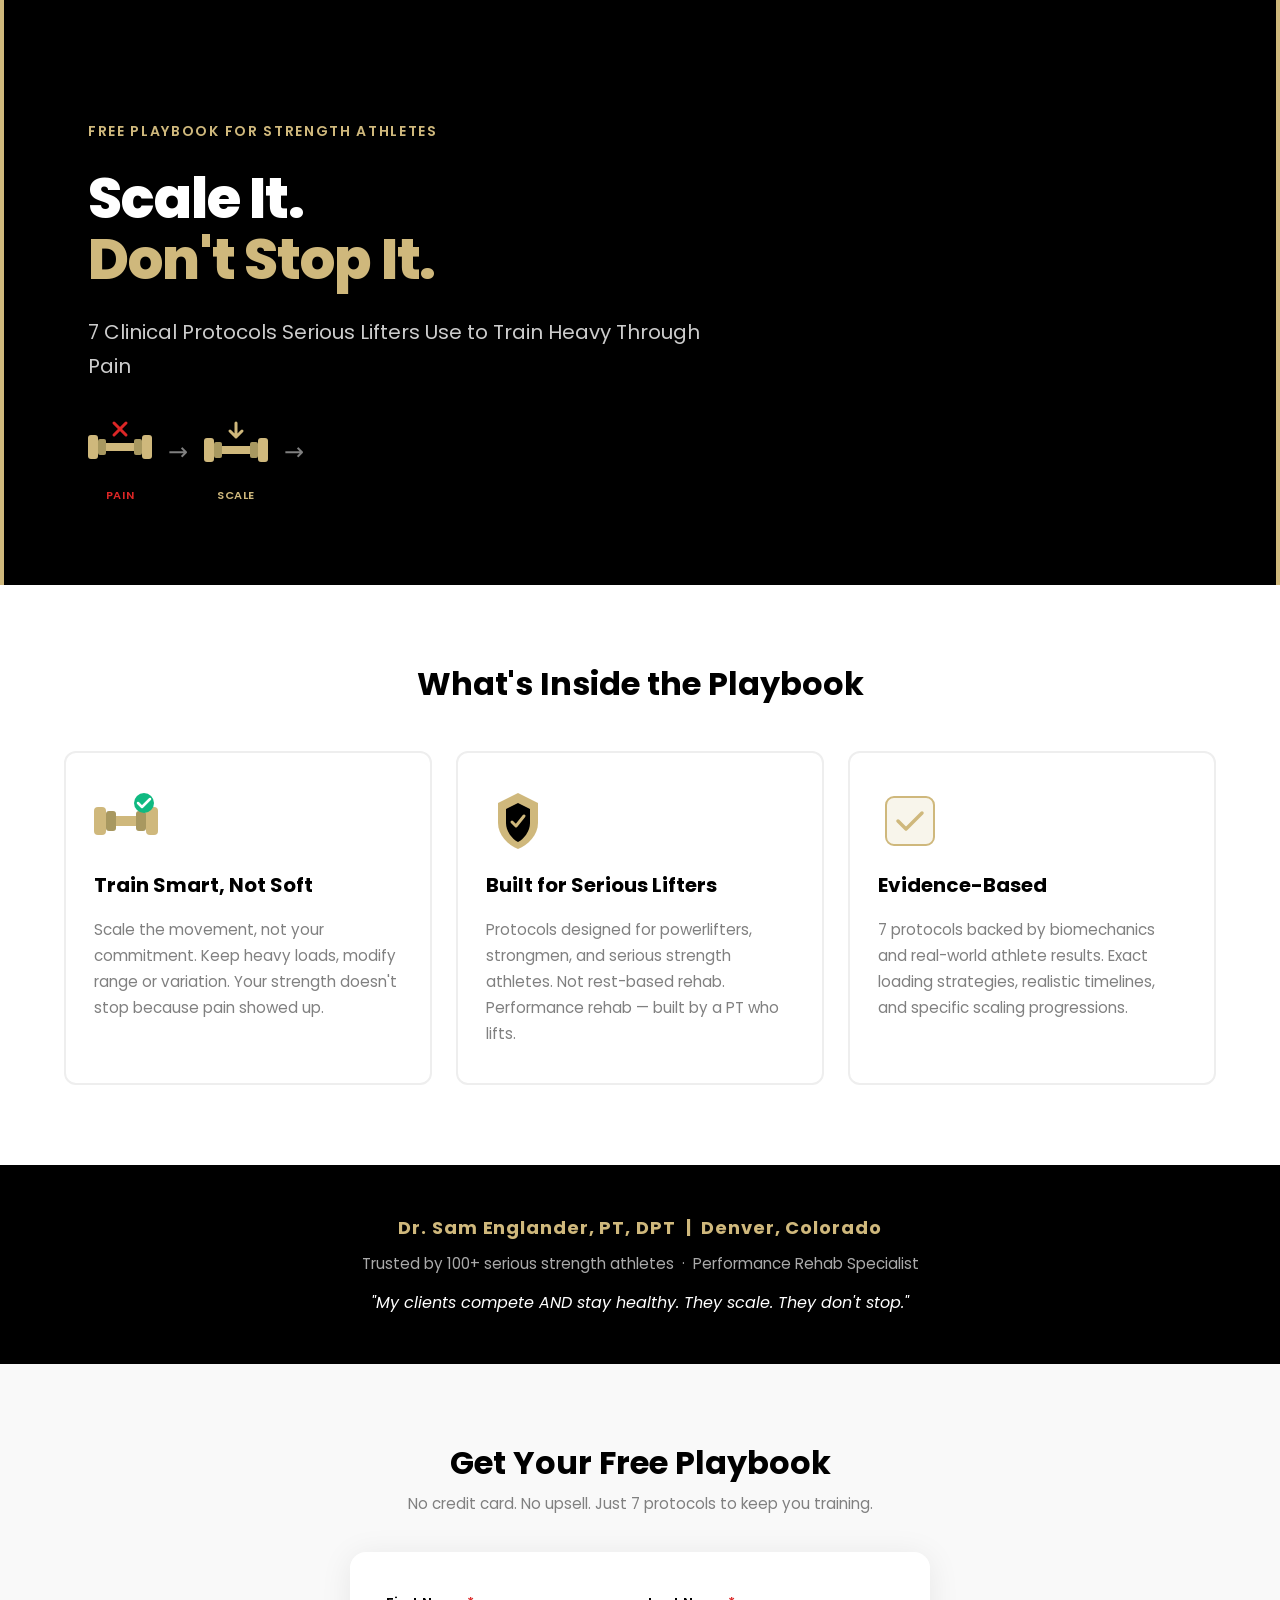
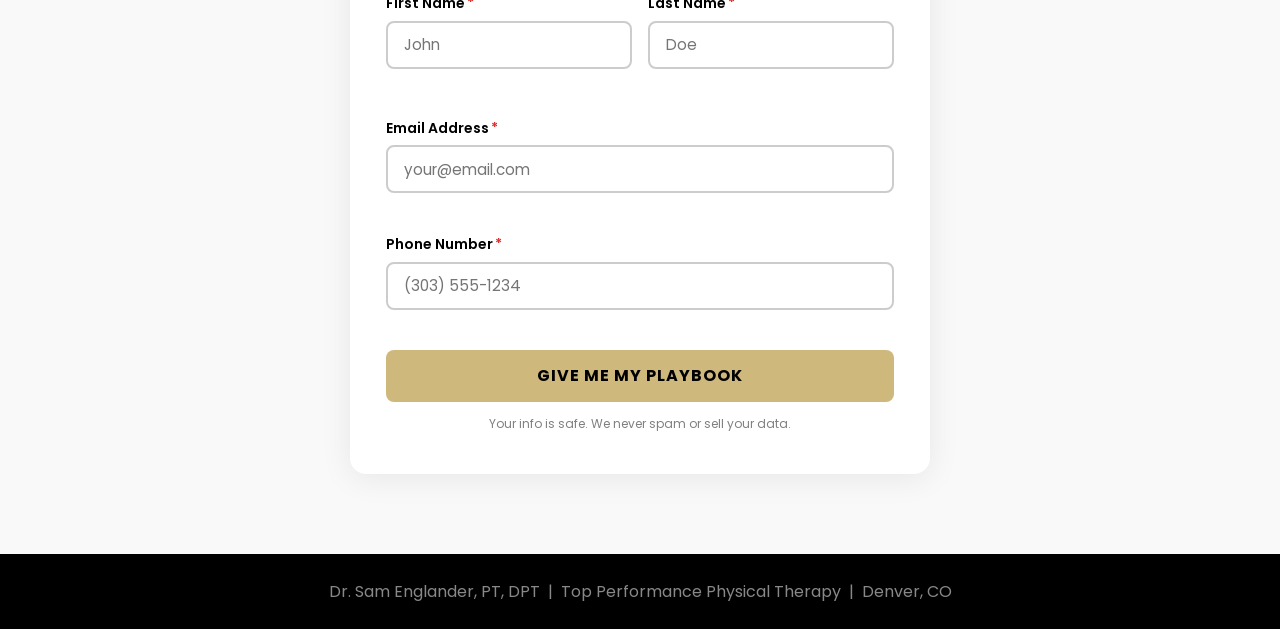
==== index.html @ eb0bf2db "Add complete lead magnet funnel — landing page, access page, PDF, and Slack integration - index.html" ====
<!DOCTYPE html>
<html lang="en">
<head>
  <meta charset="UTF-8" />
  <meta name="viewport" content="width=device-width, initial-scale=1.0" />
  <title>Scale It. Don't Stop It. | Free Playbook for Serious Lifters</title>
  <meta name="description" content="7 Clinical Protocols Serious Lifters Use to Train Heavy Through Pain — Free PDF Playbook by Dr. Sam Englander, PT, DPT" />
  <link rel="preconnect" href="https://fonts.googleapis.com" />
  <link rel="preconnect" href="https://fonts.gstatic.com" crossorigin />
  <link rel="stylesheet" href="css/style.css" />
</head>
<body>

  <!-- ═══ HERO ═══════════════════════════════════════════════ -->
  <section class="hero">
    <div class="hero__inner">
      <p class="hero__eyebrow">Free Playbook for Strength Athletes</p>

      <h1 class="hero__headline">
        Scale It.<br>
        <span>Don't Stop It.</span>
      </h1>

      <p class="hero__sub">
        7 Clinical Protocols Serious Lifters Use to Train Heavy Through Pain
      </p>

      <!-- Progression visual -->
      <div class="hero__visual" aria-hidden="true">
        <div class="progression-icon">
          <svg class="prog-svg" viewBox="0 0 64 64" fill="none" xmlns="http://www.w3.org/2000/svg">
            <rect x="4" y="28" width="56" height="8" rx="4" fill="#CFB87C"/>
            <rect x="0" y="20" width="10" height="24" rx="3" fill="#CFB87C"/>
            <rect x="54" y="20" width="10" height="24" rx="3" fill="#CFB87C"/>
            <rect x="10" y="24" width="8" height="16" rx="2" fill="#a89860"/>
            <rect x="46" y="24" width="8" height="16" rx="2" fill="#a89860"/>
            <!-- Pain X -->
            <line x1="26" y1="8" x2="38" y2="20" stroke="#dc2626" stroke-width="3" stroke-linecap="round"/>
            <line x1="38" y1="8" x2="26" y2="20" stroke="#dc2626" stroke-width="3" stroke-linecap="round"/>
          </svg>
          <span class="prog-label" style="color:#dc2626;font-size:0.7rem;">Pain</span>
        </div>

        <span class="prog-arrow">→</span>

        <div class="progression-icon">
          <svg class="prog-svg" viewBox="0 0 64 64" fill="none" xmlns="http://www.w3.org/2000/svg">
            <rect x="4" y="31" width="56" height="8" rx="4" fill="#CFB87C"/>
            <rect x="0" y="23" width="10" height="24" rx="3" fill="#CFB87C"/>
            <rect x="54" y="23" width="10" height="24" rx="3" fill="#CFB87C"/>
            <rect x="10" y="27" width="8" height="16" rx="2" fill="#a89860"/>
            <rect x="46" y="27" width="8" height="16" rx="2" fill="#a89860"/>
            <!-- Down arrow = scaling -->
            <path d="M32 8 L32 22 M26 16 L32 22 L38 16" stroke="#CFB87C" stroke-width="3" stroke-linecap="round" stroke-linejoin="round"/>
          </svg>
          <span class="prog-label" style="color:#CFB87C;font-size:0.7rem;">Scale</span>
        </div>

        <span class="prog-arrow">→</span>

        <div class="progression-icon">
          <svg class="prog-svg" viewBox="0 0 64 64" fill="none" xmlns="http://www.w3.org/2000/svg">
            <rect x="4" y="28" width="56" height="8" rx="4" fill="#CFB87C"/>
            <rect x="0" y="20" width="10" height="24" rx="3" fill="#CFB87C"/>
            <rect x="54" y="20" width="10" height="24" rx="3" fill="#CFB87C"/>
            <rect x="10" y="24" width="8" height="16" rx="2" fill="#a89860"/>
            <rect x="46" y="24" width="8" height="16" rx="2" fill="#a89860"/>
            <!-- Checkmark -->
            <circle cx="32" cy="14" r="10" fill="#10b981"/>
            <path d="M26 14 L30 18 L38 10" stroke="white" stroke-width="2.5" stroke-linecap="round" stroke-linejoin="round"/>
          </svg>
          <span class="prog-label" style="color:#10b981;font-size:0.7rem;">Keep Training</span>
        </div>
      </div>
    </div>
  </section>

  <!-- ═══ VALUE CARDS ═════════════════════════════════════════ -->
  <section class="value-section">
    <div class="container">
      <h2 class="value-section__title animate-on-scroll">What's Inside the Playbook</h2>
      <div class="cards">

        <div class="card animate-on-scroll">
          <svg class="card__icon" viewBox="0 0 64 64" fill="none" xmlns="http://www.w3.org/2000/svg">
            <rect x="4" y="27" width="56" height="10" rx="5" fill="#CFB87C"/>
            <rect x="0" y="18" width="12" height="28" rx="4" fill="#CFB87C"/>
            <rect x="52" y="18" width="12" height="28" rx="4" fill="#CFB87C"/>
            <rect x="12" y="22" width="10" height="20" rx="3" fill="#a89860"/>
            <rect x="42" y="22" width="10" height="20" rx="3" fill="#a89860"/>
            <circle cx="50" cy="14" r="10" fill="#10b981"/>
            <path d="M44 14 L48 18 L56 10" stroke="white" stroke-width="2.5" stroke-linecap="round" stroke-linejoin="round"/>
          </svg>
          <h3 class="card__title">Train Smart, Not Soft</h3>
          <p class="card__body">Scale the movement, not your commitment. Keep heavy loads, modify range or variation. Your strength doesn't stop because pain showed up.</p>
        </div>

        <div class="card animate-on-scroll">
          <svg class="card__icon" viewBox="0 0 64 64" fill="none" xmlns="http://www.w3.org/2000/svg">
            <path d="M32 4 L52 14 L52 34 C52 46 42 56 32 60 C22 56 12 46 12 34 L12 14 Z" fill="#CFB87C"/>
            <path d="M32 14 L44 20 L44 34 C44 42 38 50 32 53 C26 50 20 42 20 34 L20 20 Z" fill="#000"/>
            <path d="M26 33 L30 37 L38 27" stroke="#CFB87C" stroke-width="3" stroke-linecap="round" stroke-linejoin="round"/>
          </svg>
          <h3 class="card__title">Built for Serious Lifters</h3>
          <p class="card__body">Protocols designed for powerlifters, strongmen, and serious strength athletes. Not rest-based rehab. Performance rehab — built by a PT who lifts.</p>
        </div>

        <div class="card animate-on-scroll">
          <svg class="card__icon" viewBox="0 0 64 64" fill="none" xmlns="http://www.w3.org/2000/svg">
            <rect x="8" y="8" width="48" height="48" rx="8" fill="#CFB87C" opacity="0.15"/>
            <rect x="8" y="8" width="48" height="48" rx="8" stroke="#CFB87C" stroke-width="2"/>
            <path d="M20 32 L28 40 L44 24" stroke="#CFB87C" stroke-width="3.5" stroke-linecap="round" stroke-linejoin="round"/>
          </svg>
          <h3 class="card__title">Evidence-Based</h3>
          <p class="card__body">7 protocols backed by biomechanics and real-world athlete results. Exact loading strategies, realistic timelines, and specific scaling progressions.</p>
        </div>

      </div>
    </div>
  </section>

  <!-- ═══ SOCIAL PROOF ════════════════════════════════════════ -->
  <section class="social-proof">
    <div class="container">
      <p class="social-proof__name">Dr. Sam Englander, PT, DPT &nbsp;|&nbsp; Denver, Colorado</p>
      <p class="social-proof__stat">Trusted by 100+ serious strength athletes &nbsp;·&nbsp; Performance Rehab Specialist</p>
      <p class="social-proof__tagline">"My clients compete AND stay healthy. They scale. They don't stop."</p>
    </div>
  </section>

  <!-- ═══ LEAD CAPTURE FORM ════════════════════════════════════ -->
  <section class="form-section" id="get-playbook">
    <div class="container">
      <div class="form-section__inner">
        <h2 class="form-section__title animate-on-scroll">Get Your Free Playbook</h2>
        <p class="form-section__sub animate-on-scroll">No credit card. No upsell. Just 7 protocols to keep you training.</p>

        <form class="lead-form animate-on-scroll" id="leadForm" novalidate>
          <div class="form-row">
            <div class="form-group">
              <label for="firstName">First Name<span class="required-star">*</span></label>
              <input type="text" id="firstName" name="firstName" placeholder="John" autocomplete="given-name" />
              <span class="field-error" id="firstNameError"></span>
            </div>
            <div class="form-group">
              <label for="lastName">Last Name<span class="required-star">*</span></label>
              <input type="text" id="lastName" name="lastName" placeholder="Doe" autocomplete="family-name" />
              <span class="field-error" id="lastNameError"></span>
            </div>
          </div>

          <div class="form-group">
            <label for="email">Email Address<span class="required-star">*</span></label>
            <input type="email" id="email" name="email" placeholder="your@email.com" autocomplete="email" />
            <span class="field-error" id="emailError"></span>
          </div>

          <div class="form-group">
            <label for="phone">Phone Number<span class="required-star">*</span></label>
            <input type="tel" id="phone" name="phone" placeholder="(303) 555-1234" autocomplete="tel" />
            <span class="field-error" id="phoneError"></span>
          </div>

          <button type="submit" class="btn-primary" id="submitBtn">
            Give Me My Playbook
          </button>

          <p class="form-note">Your info is safe. We never spam or sell your data.</p>

          <div class="form-success" id="formSuccess">
            Thanks! Redirecting you to your playbook&hellip;
          </div>
          <div class="form-error-msg" id="formErrorMsg"></div>
        </form>
      </div>
    </div>
  </section>

  <!-- ═══ FOOTER ═══════════════════════════════════════════════ -->
  <footer class="site-footer">
    <div class="container">
      <p>Dr. Sam Englander, PT, DPT &nbsp;|&nbsp; Top Performance Physical Therapy &nbsp;|&nbsp; Denver, CO</p>
    </div>
  </footer>

  <script src="js/form.js"></script>
</body>
</html>
---- css/style.css ----
@import url('https://fonts.googleapis.com/css2?family=Poppins:wght@400;500;600;700;800&display=swap');

*, *::before, *::after {
  box-sizing: border-box;
  margin: 0;
  padding: 0;
}

:root {
  --gold: #CFB87C;
  --gold-dark: #a89860;
  --gold-darker: #8a7048;
  --black: #000000;
  --white: #ffffff;
  --grey: #808080;
  --grey-light: #f9f9f9;
  --error: #dc2626;
  --success: #10b981;
  --max-width: 1200px;
}

html {
  scroll-behavior: smooth;
}

body {
  font-family: 'Poppins', system-ui, -apple-system, sans-serif;
  font-size: 16px;
  line-height: 1.6;
  color: var(--black);
  background: var(--white);
}

/* ─── TYPOGRAPHY ──────────────────────────────────────────── */
h1 { font-size: clamp(2rem, 5vw, 3.5rem); font-weight: 800; letter-spacing: -0.02em; line-height: 1.1; }
h2 { font-size: clamp(1.5rem, 3vw, 2rem); font-weight: 700; line-height: 1.2; }
h3 { font-size: clamp(1.2rem, 2.5vw, 1.5rem); font-weight: 600; }
h4 { font-size: 1.125rem; font-weight: 600; }
p  { font-size: 1rem; line-height: 1.7; }

/* ─── LAYOUT ──────────────────────────────────────────────── */
.container {
  max-width: var(--max-width);
  margin: 0 auto;
  padding: 0 24px;
}

section { padding: 80px 0; }
@media (max-width: 768px) { section { padding: 48px 0; } }

/* ─── HERO ────────────────────────────────────────────────── */
.hero {
  background: var(--black);
  padding: 120px 0 80px;
  position: relative;
  overflow: hidden;
}

@media (max-width: 768px) { .hero { padding: 64px 0 48px; } }

.hero::before,
.hero::after {
  content: '';
  position: absolute;
  top: 0;
  bottom: 0;
  width: 4px;
  background: var(--gold);
}
.hero::before { left: 0; }
.hero::after  { right: 0; }

.hero__inner {
  max-width: var(--max-width);
  margin: 0 auto;
  padding: 0 48px;
  display: flex;
  flex-direction: column;
  align-items: flex-start;
  gap: 24px;
  opacity: 0;
  animation: fadeUp 0.6s ease-out 0.1s forwards;
}

@media (max-width: 768px) { .hero__inner { padding: 0 24px; } }

.hero__eyebrow {
  font-size: 0.875rem;
  font-weight: 600;
  letter-spacing: 0.12em;
  text-transform: uppercase;
  color: var(--gold);
}

.hero__headline {
  color: var(--white);
  max-width: 820px;
}

.hero__headline span { color: var(--gold); }

.hero__sub {
  color: #cccccc;
  font-size: clamp(1rem, 2vw, 1.25rem);
  max-width: 640px;
}

/* animated SVG progression */
.hero__visual {
  display: flex;
  align-items: center;
  gap: 16px;
  margin-top: 8px;
}

.progression-icon {
  display: flex;
  flex-direction: column;
  align-items: center;
  gap: 8px;
  opacity: 0;
}
.progression-icon:nth-child(1) { animation: fadeUp 0.5s ease-out 0.4s forwards; }
.progression-icon:nth-child(2) { animation: fadeUp 0.5s ease-out 0.7s forwards; }
.progression-icon:nth-child(3) { animation: fadeUp 0.5s ease-out 1.0s forwards; }

.prog-arrow {
  font-size: 1.5rem;
  color: var(--grey);
  opacity: 0;
  animation: fadeUp 0.5s ease-out 0.55s forwards;
  align-self: center;
  margin-top: -16px;
}
.prog-arrow:last-of-type { animation-delay: 0.85s; }

.prog-svg {
  width: 64px;
  height: 64px;
}

.prog-label {
  font-size: 0.75rem;
  font-weight: 600;
  letter-spacing: 0.05em;
  text-transform: uppercase;
}

/* ─── VALUE CARDS ─────────────────────────────────────────── */
.value-section {
  background: var(--white);
}

.value-section__title {
  text-align: center;
  margin-bottom: 48px;
}

.cards {
  display: grid;
  grid-template-columns: repeat(3, 1fr);
  gap: 24px;
}

@media (max-width: 900px) { .cards { grid-template-columns: 1fr; gap: 16px; } }

.card {
  border: 2px solid #eeeeee;
  border-radius: 12px;
  padding: 36px 28px;
  display: flex;
  flex-direction: column;
  gap: 16px;
  opacity: 0;
  transition: border-color 0.2s, box-shadow 0.2s;
}
.card:hover {
  border-color: var(--gold);
  box-shadow: 0 4px 24px rgba(207,184,124,0.15);
}

.card:nth-child(1) { animation: fadeUp 0.5s ease-out 0.1s forwards; }
.card:nth-child(2) { animation: fadeUp 0.5s ease-out 0.3s forwards; }
.card:nth-child(3) { animation: fadeUp 0.5s ease-out 0.5s forwards; }

.card__icon {
  width: 64px;
  height: 64px;
}

.card__title {
  font-size: 1.25rem;
  font-weight: 700;
}

.card__body {
  color: var(--grey);
  font-size: 0.95rem;
}

/* ─── SOCIAL PROOF ────────────────────────────────────────── */
.social-proof {
  background: var(--black);
  padding: 48px 0;
  text-align: center;
}

.social-proof__name {
  color: var(--gold);
  font-weight: 700;
  font-size: 1.125rem;
  letter-spacing: 0.05em;
}

.social-proof__stat {
  color: #aaaaaa;
  margin-top: 8px;
  font-size: 0.95rem;
}

.social-proof__tagline {
  color: var(--white);
  font-style: italic;
  margin-top: 12px;
  font-size: 1rem;
}

/* ─── FORM SECTION ────────────────────────────────────────── */
.form-section {
  background: var(--grey-light);
}

.form-section__inner {
  max-width: 580px;
  margin: 0 auto;
  text-align: center;
}

.form-section__title { margin-bottom: 8px; }
.form-section__sub {
  color: var(--grey);
  margin-bottom: 36px;
  font-size: 0.95rem;
}

.lead-form {
  background: var(--white);
  border-radius: 16px;
  padding: 40px 36px;
  box-shadow: 0 4px 32px rgba(0,0,0,0.08);
  text-align: left;
}

@media (max-width: 480px) { .lead-form { padding: 28px 20px; } }

.form-row {
  display: grid;
  grid-template-columns: 1fr 1fr;
  gap: 16px;
}

@media (max-width: 480px) { .form-row { grid-template-columns: 1fr; } }

.form-group {
  display: flex;
  flex-direction: column;
  gap: 6px;
  margin-bottom: 16px;
}

.form-group:last-of-type { margin-bottom: 24px; }

label {
  font-size: 0.875rem;
  font-weight: 600;
  color: var(--black);
}

label .required-star {
  color: var(--error);
  margin-left: 2px;
}

input[type="text"],
input[type="email"],
input[type="tel"] {
  height: 48px;
  padding: 12px 16px;
  border: 2px solid #cccccc;
  border-radius: 8px;
  font-family: 'Poppins', sans-serif;
  font-size: 0.95rem;
  color: var(--black);
  background: var(--white);
  transition: border-color 0.2s, box-shadow 0.2s;
  width: 100%;
}

input:focus {
  outline: none;
  border-color: var(--gold);
  box-shadow: 0 0 0 3px rgba(207,184,124,0.15);
}

input.error-field {
  border-color: var(--error);
}

.field-error {
  font-size: 0.75rem;
  color: var(--error);
  min-height: 18px;
  display: block;
}

/* Submit Button */
.btn-primary {
  display: block;
  width: 100%;
  height: 52px;
  background: var(--gold);
  color: var(--black);
  border: none;
  border-radius: 8px;
  font-family: 'Poppins', sans-serif;
  font-size: 1rem;
  font-weight: 700;
  letter-spacing: 0.06em;
  text-transform: uppercase;
  cursor: pointer;
  transition: background 0.2s, box-shadow 0.2s, transform 0.1s;
}

.btn-primary:hover:not(:disabled) {
  background: var(--gold-dark);
  box-shadow: 0 4px 16px rgba(168,152,96,0.4);
}

.btn-primary:active:not(:disabled) {
  background: var(--gold-darker);
  transform: translateY(1px);
}

.btn-primary:disabled {
  opacity: 0.7;
  cursor: not-allowed;
}

.form-note {
  text-align: center;
  font-size: 0.75rem;
  color: var(--grey);
  margin-top: 12px;
}

/* Success / Error messages */
.form-success {
  display: none;
  text-align: center;
  padding: 24px;
  background: #ecfdf5;
  border: 2px solid var(--success);
  border-radius: 12px;
  color: #065f46;
  font-weight: 600;
  font-size: 1rem;
  margin-top: 16px;
}

.form-error-msg {
  display: none;
  text-align: center;
  padding: 12px 16px;
  background: #fef2f2;
  border: 1px solid #fca5a5;
  border-radius: 8px;
  color: var(--error);
  font-size: 0.875rem;
  margin-top: 12px;
}

/* ─── FOOTER ──────────────────────────────────────────────── */
.site-footer {
  background: var(--black);
  color: #888888;
  text-align: center;
  padding: 24px;
  font-size: 0.8125rem;
}

/* ─── ACCESS PAGE ─────────────────────────────────────────── */
.access-hero {
  background: var(--black);
  padding: 80px 0 60px;
  text-align: center;
}

.access-hero__headline {
  color: var(--white);
}

.access-hero__headline span {
  color: var(--gold);
  text-decoration: underline;
  text-decoration-color: var(--gold);
}

.access-hero__sub {
  color: #aaaaaa;
  margin-top: 12px;
  font-size: 1.125rem;
}

.access-main {
  background: var(--grey-light);
  padding: 60px 0;
}

.access-card {
  background: var(--white);
  border-radius: 16px;
  padding: 48px 40px;
  max-width: 700px;
  margin: 0 auto;
  box-shadow: 0 4px 32px rgba(0,0,0,0.08);
}

@media (max-width: 480px) { .access-card { padding: 32px 20px; } }

.access-confirm {
  font-size: 0.95rem;
  color: #444;
  margin-bottom: 32px;
  line-height: 1.8;
}

.access-list {
  list-style: none;
  margin-top: 12px;
}

.access-list li {
  padding: 6px 0;
  font-size: 0.95rem;
}

.access-list li::before {
  content: '✓ ';
  color: var(--success);
  font-weight: 700;
}

.btn-download {
  display: inline-flex;
  align-items: center;
  justify-content: center;
  gap: 10px;
  height: 56px;
  padding: 0 36px;
  background: var(--gold);
  color: var(--black);
  border-radius: 8px;
  font-family: 'Poppins', sans-serif;
  font-size: 1rem;
  font-weight: 700;
  text-decoration: none;
  letter-spacing: 0.03em;
  transition: background 0.2s, box-shadow 0.2s;
  margin: 24px auto;
  display: flex;
  width: fit-content;
}

.btn-download:hover {
  background: var(--gold-dark);
  box-shadow: 0 4px 16px rgba(168,152,96,0.4);
}

.btn-download svg { width: 20px; height: 20px; }

.divider {
  height: 1px;
  background: #eeeeee;
  margin: 36px 0;
}

.next-steps { margin-bottom: 36px; }
.next-steps h3 { margin-bottom: 16px; }

.steps-list {
  list-style: none;
  counter-reset: steps;
}

.steps-list li {
  counter-increment: steps;
  display: flex;
  align-items: flex-start;
  gap: 16px;
  padding: 12px 0;
  font-size: 0.95rem;
  border-bottom: 1px solid #f0f0f0;
}

.steps-list li::before {
  content: counter(steps);
  min-width: 32px;
  height: 32px;
  background: var(--gold);
  color: var(--black);
  border-radius: 50%;
  display: flex;
  align-items: center;
  justify-content: center;
  font-weight: 700;
  font-size: 0.875rem;
  flex-shrink: 0;
}

.cta-block {
  background: var(--black);
  border-radius: 12px;
  padding: 36px 32px;
  text-align: center;
  margin-top: 36px;
}

.cta-block h3 { color: var(--white); margin-bottom: 8px; }
.cta-block p  { color: #aaaaaa; margin-bottom: 28px; font-size: 0.95rem; }

.cta-buttons {
  display: flex;
  gap: 16px;
  justify-content: center;
  flex-wrap: wrap;
}

.btn-cta-primary {
  display: inline-flex;
  align-items: center;
  justify-content: center;
  height: 52px;
  padding: 0 28px;
  background: var(--gold);
  color: var(--black);
  border-radius: 8px;
  font-family: 'Poppins', sans-serif;
  font-size: 0.9375rem;
  font-weight: 700;
  text-decoration: none;
  transition: background 0.2s, box-shadow 0.2s;
  white-space: nowrap;
}

.btn-cta-primary:hover {
  background: var(--gold-dark);
  box-shadow: 0 4px 16px rgba(168,152,96,0.35);
}

.btn-cta-outline {
  display: inline-flex;
  align-items: center;
  justify-content: center;
  height: 52px;
  padding: 0 28px;
  background: transparent;
  color: var(--gold);
  border: 2px solid var(--gold);
  border-radius: 8px;
  font-family: 'Poppins', sans-serif;
  font-size: 0.9375rem;
  font-weight: 700;
  text-decoration: none;
  transition: background 0.2s, color 0.2s;
  white-space: nowrap;
}

.btn-cta-outline:hover {
  background: var(--gold);
  color: var(--black);
}

/* ─── ANIMATIONS ──────────────────────────────────────────── */
@keyframes fadeUp {
  from { opacity: 0; transform: translateY(20px); }
  to   { opacity: 1; transform: translateY(0); }
}

.animate-on-scroll {
  opacity: 0;
  transform: translateY(24px);
  transition: opacity 0.5s ease, transform 0.5s ease;
}

.animate-on-scroll.visible {
  opacity: 1;
  transform: translateY(0);
}
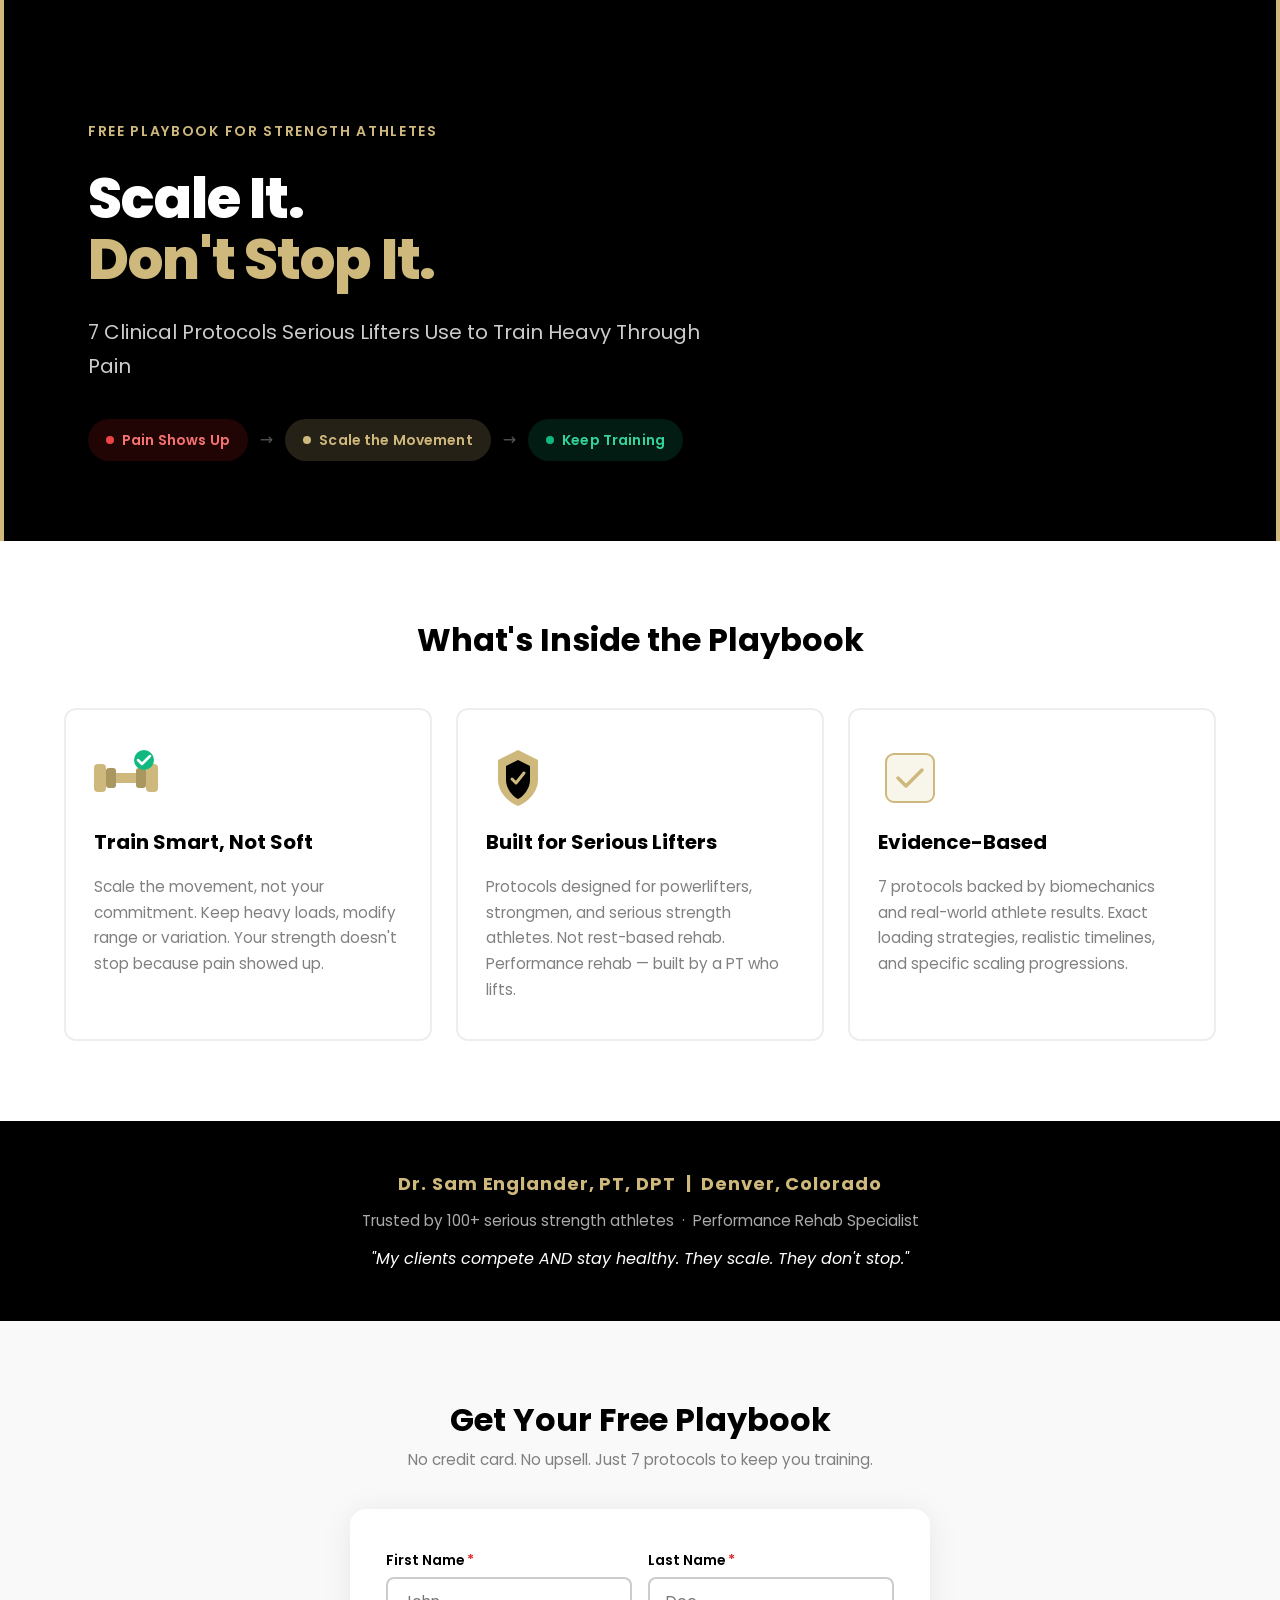
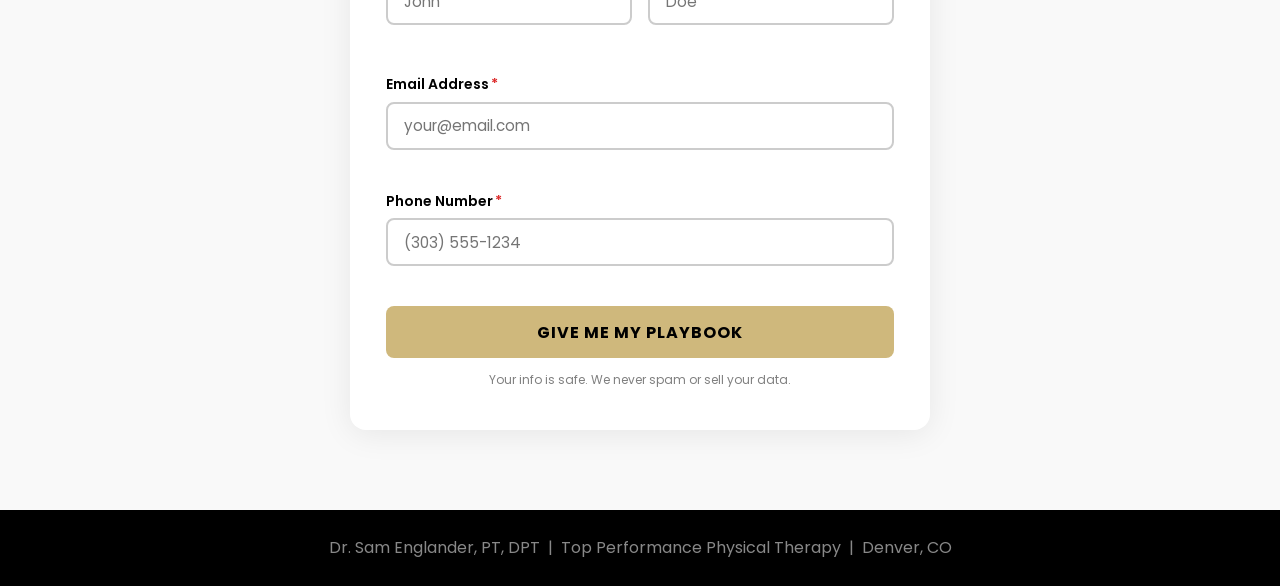
==== commit d0c4f42a: "Replace hero SVG icons with clean text pill progression The tiny barbell SVGs were cutting off at na" ====
--- a/index.html
+++ b/index.html
@@ -27,49 +27,19 @@
 
       <!-- Progression visual -->
       <div class="hero__visual" aria-hidden="true">
-        <div class="progression-icon">
-          <svg class="prog-svg" viewBox="0 0 64 64" fill="none" xmlns="http://www.w3.org/2000/svg">
-            <rect x="4" y="28" width="56" height="8" rx="4" fill="#CFB87C"/>
-            <rect x="0" y="20" width="10" height="24" rx="3" fill="#CFB87C"/>
-            <rect x="54" y="20" width="10" height="24" rx="3" fill="#CFB87C"/>
-            <rect x="10" y="24" width="8" height="16" rx="2" fill="#a89860"/>
-            <rect x="46" y="24" width="8" height="16" rx="2" fill="#a89860"/>
-            <!-- Pain X -->
-            <line x1="26" y1="8" x2="38" y2="20" stroke="#dc2626" stroke-width="3" stroke-linecap="round"/>
-            <line x1="38" y1="8" x2="26" y2="20" stroke="#dc2626" stroke-width="3" stroke-linecap="round"/>
-          </svg>
-          <span class="prog-label" style="color:#dc2626;font-size:0.7rem;">Pain</span>
+        <div class="prog-pill prog-pill--pain">
+          <span class="prog-pill__dot prog-pill__dot--red"></span>
+          Pain Shows Up
         </div>
-
         <span class="prog-arrow">→</span>
-
-        <div class="progression-icon">
-          <svg class="prog-svg" viewBox="0 0 64 64" fill="none" xmlns="http://www.w3.org/2000/svg">
-            <rect x="4" y="31" width="56" height="8" rx="4" fill="#CFB87C"/>
-            <rect x="0" y="23" width="10" height="24" rx="3" fill="#CFB87C"/>
-            <rect x="54" y="23" width="10" height="24" rx="3" fill="#CFB87C"/>
-            <rect x="10" y="27" width="8" height="16" rx="2" fill="#a89860"/>
-            <rect x="46" y="27" width="8" height="16" rx="2" fill="#a89860"/>
-            <!-- Down arrow = scaling -->
-            <path d="M32 8 L32 22 M26 16 L32 22 L38 16" stroke="#CFB87C" stroke-width="3" stroke-linecap="round" stroke-linejoin="round"/>
-          </svg>
-          <span class="prog-label" style="color:#CFB87C;font-size:0.7rem;">Scale</span>
+        <div class="prog-pill prog-pill--scale">
+          <span class="prog-pill__dot prog-pill__dot--gold"></span>
+          Scale the Movement
         </div>
-
         <span class="prog-arrow">→</span>
-
-        <div class="progression-icon">
-          <svg class="prog-svg" viewBox="0 0 64 64" fill="none" xmlns="http://www.w3.org/2000/svg">
-            <rect x="4" y="28" width="56" height="8" rx="4" fill="#CFB87C"/>
-            <rect x="0" y="20" width="10" height="24" rx="3" fill="#CFB87C"/>
-            <rect x="54" y="20" width="10" height="24" rx="3" fill="#CFB87C"/>
-            <rect x="10" y="24" width="8" height="16" rx="2" fill="#a89860"/>
-            <rect x="46" y="24" width="8" height="16" rx="2" fill="#a89860"/>
-            <!-- Checkmark -->
-            <circle cx="32" cy="14" r="10" fill="#10b981"/>
-            <path d="M26 14 L30 18 L38 10" stroke="white" stroke-width="2.5" stroke-linecap="round" stroke-linejoin="round"/>
-          </svg>
-          <span class="prog-label" style="color:#10b981;font-size:0.7rem;">Keep Training</span>
+        <div class="prog-pill prog-pill--train">
+          <span class="prog-pill__dot prog-pill__dot--green"></span>
+          Keep Training
         </div>
       </div>
     </div>
--- a/css/style.css
+++ b/css/style.css
@@ -105,46 +105,48 @@
   max-width: 640px;
 }
 
-/* animated SVG progression */
+/* Progression pills */
 .hero__visual {
   display: flex;
   align-items: center;
-  gap: 16px;
-  margin-top: 8px;
-}
-
-.progression-icon {
-  display: flex;
-  flex-direction: column;
+  gap: 12px;
+  margin-top: 12px;
+  flex-wrap: wrap;
+}
+
+.prog-pill {
+  display: flex;
   align-items: center;
   gap: 8px;
+  padding: 10px 18px;
+  border-radius: 100px;
+  font-size: 0.875rem;
+  font-weight: 600;
+  letter-spacing: 0.01em;
   opacity: 0;
-}
-.progression-icon:nth-child(1) { animation: fadeUp 0.5s ease-out 0.4s forwards; }
-.progression-icon:nth-child(2) { animation: fadeUp 0.5s ease-out 0.7s forwards; }
-.progression-icon:nth-child(3) { animation: fadeUp 0.5s ease-out 1.0s forwards; }
+  white-space: nowrap;
+}
+.prog-pill--pain  { background: rgba(220,38,38,0.15);  color: #f87171; animation: fadeUp 0.5s ease-out 0.3s forwards; }
+.prog-pill--scale { background: rgba(207,184,124,0.18); color: var(--gold); animation: fadeUp 0.5s ease-out 0.5s forwards; }
+.prog-pill--train { background: rgba(16,185,129,0.15);  color: #34d399; animation: fadeUp 0.5s ease-out 0.7s forwards; }
+
+.prog-pill__dot {
+  width: 8px;
+  height: 8px;
+  border-radius: 50%;
+  flex-shrink: 0;
+}
+.prog-pill__dot--red   { background: #ef4444; }
+.prog-pill__dot--gold  { background: var(--gold); }
+.prog-pill__dot--green { background: #10b981; }
 
 .prog-arrow {
-  font-size: 1.5rem;
-  color: var(--grey);
+  font-size: 1rem;
+  color: #555;
   opacity: 0;
-  animation: fadeUp 0.5s ease-out 0.55s forwards;
-  align-self: center;
-  margin-top: -16px;
-}
-.prog-arrow:last-of-type { animation-delay: 0.85s; }
-
-.prog-svg {
-  width: 64px;
-  height: 64px;
-}
-
-.prog-label {
-  font-size: 0.75rem;
-  font-weight: 600;
-  letter-spacing: 0.05em;
-  text-transform: uppercase;
-}
+  animation: fadeUp 0.5s ease-out 0.4s forwards;
+}
+.prog-arrow:last-of-type { animation-delay: 0.6s; }
 
 /* ─── VALUE CARDS ─────────────────────────────────────────── */
 .value-section {
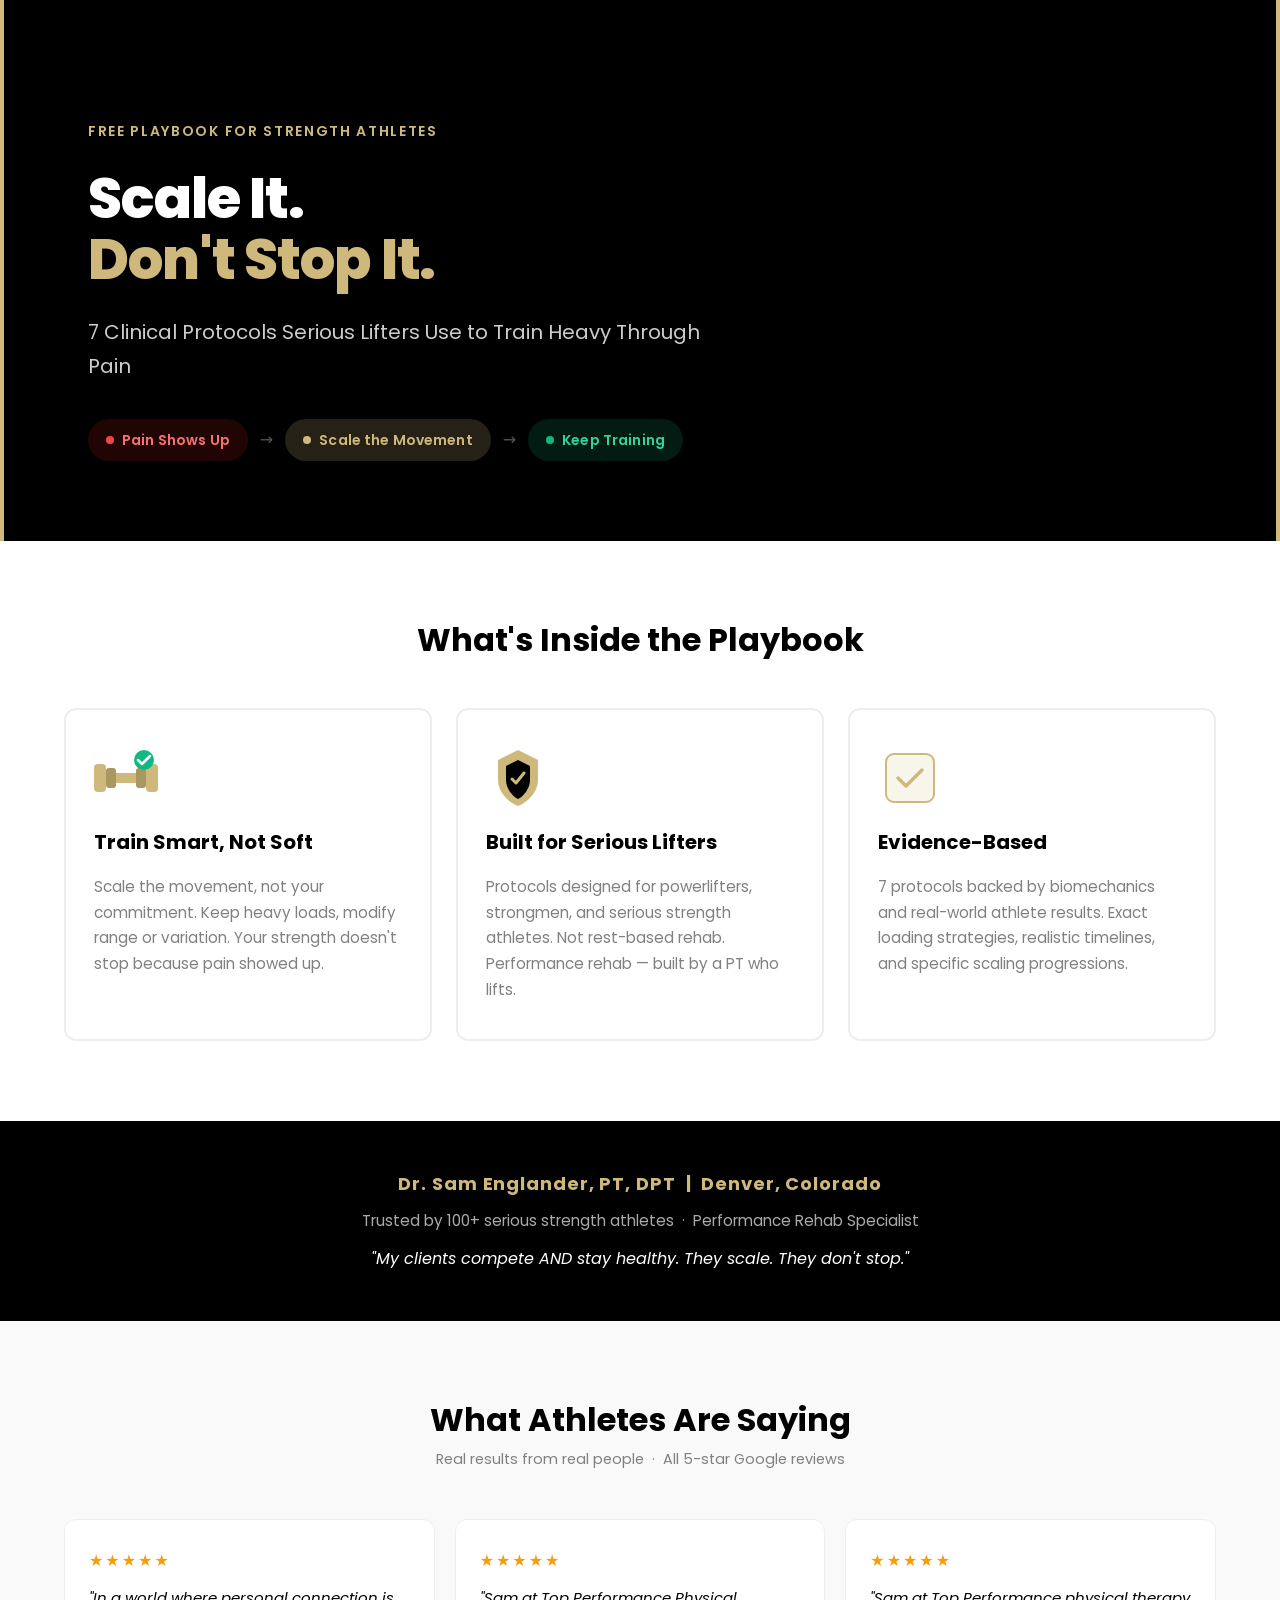
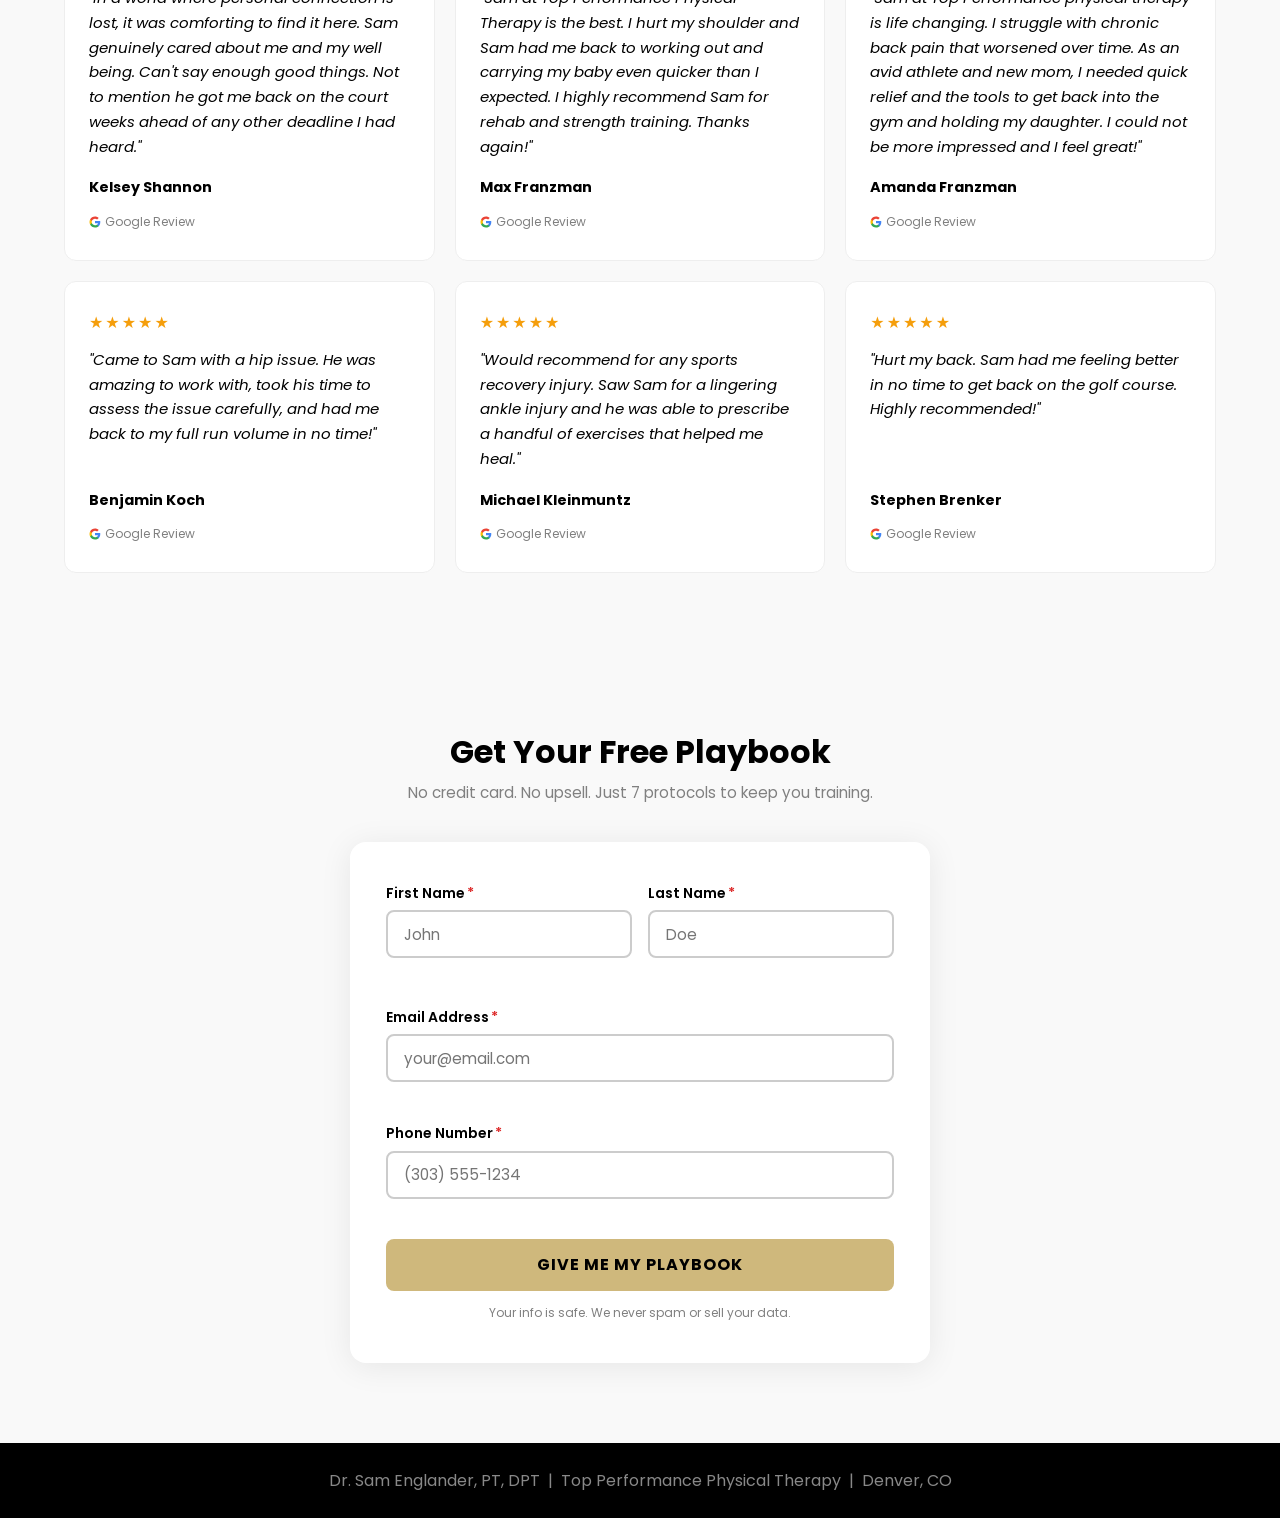
==== commit 8739cf66: "Add testimonials section with 6 real Google reviews 3-column card grid (responsive to 2-col tablet, " ====
--- a/index.html
+++ b/index.html
@@ -98,6 +98,60 @@
     </div>
   </section>
 
+  <!-- ═══ TESTIMONIALS ════════════════════════════════════════ -->
+  <section class="testimonials-section">
+    <div class="container">
+      <h2 class="testimonials-section__title animate-on-scroll">What Athletes Are Saying</h2>
+      <p class="testimonials-section__sub animate-on-scroll">Real results from real people &nbsp;·&nbsp; All 5-star Google reviews</p>
+
+      <div class="testimonials-grid">
+
+        <div class="testimonial-card animate-on-scroll">
+          <div class="testimonial-card__stars">★★★★★</div>
+          <p class="testimonial-card__quote">"In a world where personal connection is lost, it was comforting to find it here. Sam genuinely cared about me and my well being. Can't say enough good things. Not to mention he got me back on the court weeks ahead of any other deadline I had heard."</p>
+          <p class="testimonial-card__name">Kelsey Shannon</p>
+          <p class="testimonial-card__source">Google Review</p>
+        </div>
+
+        <div class="testimonial-card animate-on-scroll">
+          <div class="testimonial-card__stars">★★★★★</div>
+          <p class="testimonial-card__quote">"Sam at Top Performance Physical Therapy is the best. I hurt my shoulder and Sam had me back to working out and carrying my baby even quicker than I expected. I highly recommend Sam for rehab and strength training. Thanks again!"</p>
+          <p class="testimonial-card__name">Max Franzman</p>
+          <p class="testimonial-card__source">Google Review</p>
+        </div>
+
+        <div class="testimonial-card animate-on-scroll">
+          <div class="testimonial-card__stars">★★★★★</div>
+          <p class="testimonial-card__quote">"Sam at Top Performance physical therapy is life changing. I struggle with chronic back pain that worsened over time. As an avid athlete and new mom, I needed quick relief and the tools to get back into the gym and holding my daughter. I could not be more impressed and I feel great!"</p>
+          <p class="testimonial-card__name">Amanda Franzman</p>
+          <p class="testimonial-card__source">Google Review</p>
+        </div>
+
+        <div class="testimonial-card animate-on-scroll">
+          <div class="testimonial-card__stars">★★★★★</div>
+          <p class="testimonial-card__quote">"Came to Sam with a hip issue. He was amazing to work with, took his time to assess the issue carefully, and had me back to my full run volume in no time!"</p>
+          <p class="testimonial-card__name">Benjamin Koch</p>
+          <p class="testimonial-card__source">Google Review</p>
+        </div>
+
+        <div class="testimonial-card animate-on-scroll">
+          <div class="testimonial-card__stars">★★★★★</div>
+          <p class="testimonial-card__quote">"Would recommend for any sports recovery injury. Saw Sam for a lingering ankle injury and he was able to prescribe a handful of exercises that helped me heal."</p>
+          <p class="testimonial-card__name">Michael Kleinmuntz</p>
+          <p class="testimonial-card__source">Google Review</p>
+        </div>
+
+        <div class="testimonial-card animate-on-scroll">
+          <div class="testimonial-card__stars">★★★★★</div>
+          <p class="testimonial-card__quote">"Hurt my back. Sam had me feeling better in no time to get back on the golf course. Highly recommended!"</p>
+          <p class="testimonial-card__name">Stephen Brenker</p>
+          <p class="testimonial-card__source">Google Review</p>
+        </div>
+
+      </div>
+    </div>
+  </section>
+
   <!-- ═══ LEAD CAPTURE FORM ════════════════════════════════════ -->
   <section class="form-section" id="get-playbook">
     <div class="container">
--- a/css/style.css
+++ b/css/style.css
@@ -388,6 +388,90 @@
   text-align: center;
   padding: 24px;
   font-size: 0.8125rem;
+}
+
+/* ─── TESTIMONIALS ────────────────────────────────────────── */
+.testimonials-section {
+  background: var(--grey-light);
+  padding: 80px 0;
+}
+
+@media (max-width: 768px) { .testimonials-section { padding: 48px 0; } }
+
+.testimonials-section__title {
+  text-align: center;
+  margin-bottom: 8px;
+}
+
+.testimonials-section__sub {
+  text-align: center;
+  color: var(--grey);
+  font-size: 0.9rem;
+  margin-bottom: 48px;
+}
+
+.testimonials-grid {
+  display: grid;
+  grid-template-columns: repeat(3, 1fr);
+  gap: 20px;
+}
+
+@media (max-width: 1024px) { .testimonials-grid { grid-template-columns: repeat(2, 1fr); } }
+@media (max-width: 600px)  { .testimonials-grid { grid-template-columns: 1fr; } }
+
+.testimonial-card {
+  background: var(--white);
+  border-radius: 12px;
+  padding: 28px 24px;
+  display: flex;
+  flex-direction: column;
+  gap: 12px;
+  border: 1px solid #eeeeee;
+  transition: box-shadow 0.2s, transform 0.2s;
+}
+
+.testimonial-card:hover {
+  box-shadow: 0 6px 24px rgba(0,0,0,0.08);
+  transform: translateY(-2px);
+}
+
+.testimonial-card__stars {
+  color: #f59e0b;
+  font-size: 1rem;
+  letter-spacing: 2px;
+}
+
+.testimonial-card__quote {
+  font-size: 0.9375rem;
+  color: var(--black);
+  line-height: 1.65;
+  flex: 1;
+  font-style: italic;
+}
+
+.testimonial-card__name {
+  font-weight: 700;
+  font-size: 0.9rem;
+  color: var(--black);
+  margin-top: 4px;
+}
+
+.testimonial-card__source {
+  font-size: 0.75rem;
+  color: var(--grey);
+  display: flex;
+  align-items: center;
+  gap: 4px;
+}
+
+.testimonial-card__source::before {
+  content: '';
+  display: inline-block;
+  width: 12px;
+  height: 12px;
+  background-image: url("data:image/svg+xml,%3Csvg xmlns='http://www.w3.org/2000/svg' viewBox='0 0 24 24'%3E%3Cpath fill='%234285F4' d='M22.56 12.25c0-.78-.07-1.53-.2-2.25H12v4.26h5.92c-.26 1.37-1.04 2.53-2.21 3.31v2.77h3.57c2.08-1.92 3.28-4.74 3.28-8.09z'/%3E%3Cpath fill='%2334A853' d='M12 23c2.97 0 5.46-.98 7.28-2.66l-3.57-2.77c-.98.66-2.23 1.06-3.71 1.06-2.86 0-5.29-1.93-6.16-4.53H2.18v2.84C3.99 20.53 7.7 23 12 23z'/%3E%3Cpath fill='%23FBBC05' d='M5.84 14.09c-.22-.66-.35-1.36-.35-2.09s.13-1.43.35-2.09V7.07H2.18C1.43 8.55 1 10.22 1 12s.43 3.45 1.18 4.93l3.66-2.84z'/%3E%3Cpath fill='%23EA4335' d='M12 5.38c1.62 0 3.06.56 4.21 1.64l3.15-3.15C17.45 2.09 14.97 1 12 1 7.7 1 3.99 3.47 2.18 7.07l3.66 2.84c.87-2.6 3.3-4.53 6.16-4.53z'/%3E%3C/svg%3E");
+  background-size: contain;
+  background-repeat: no-repeat;
 }
 
 /* ─── ACCESS PAGE ─────────────────────────────────────────── */
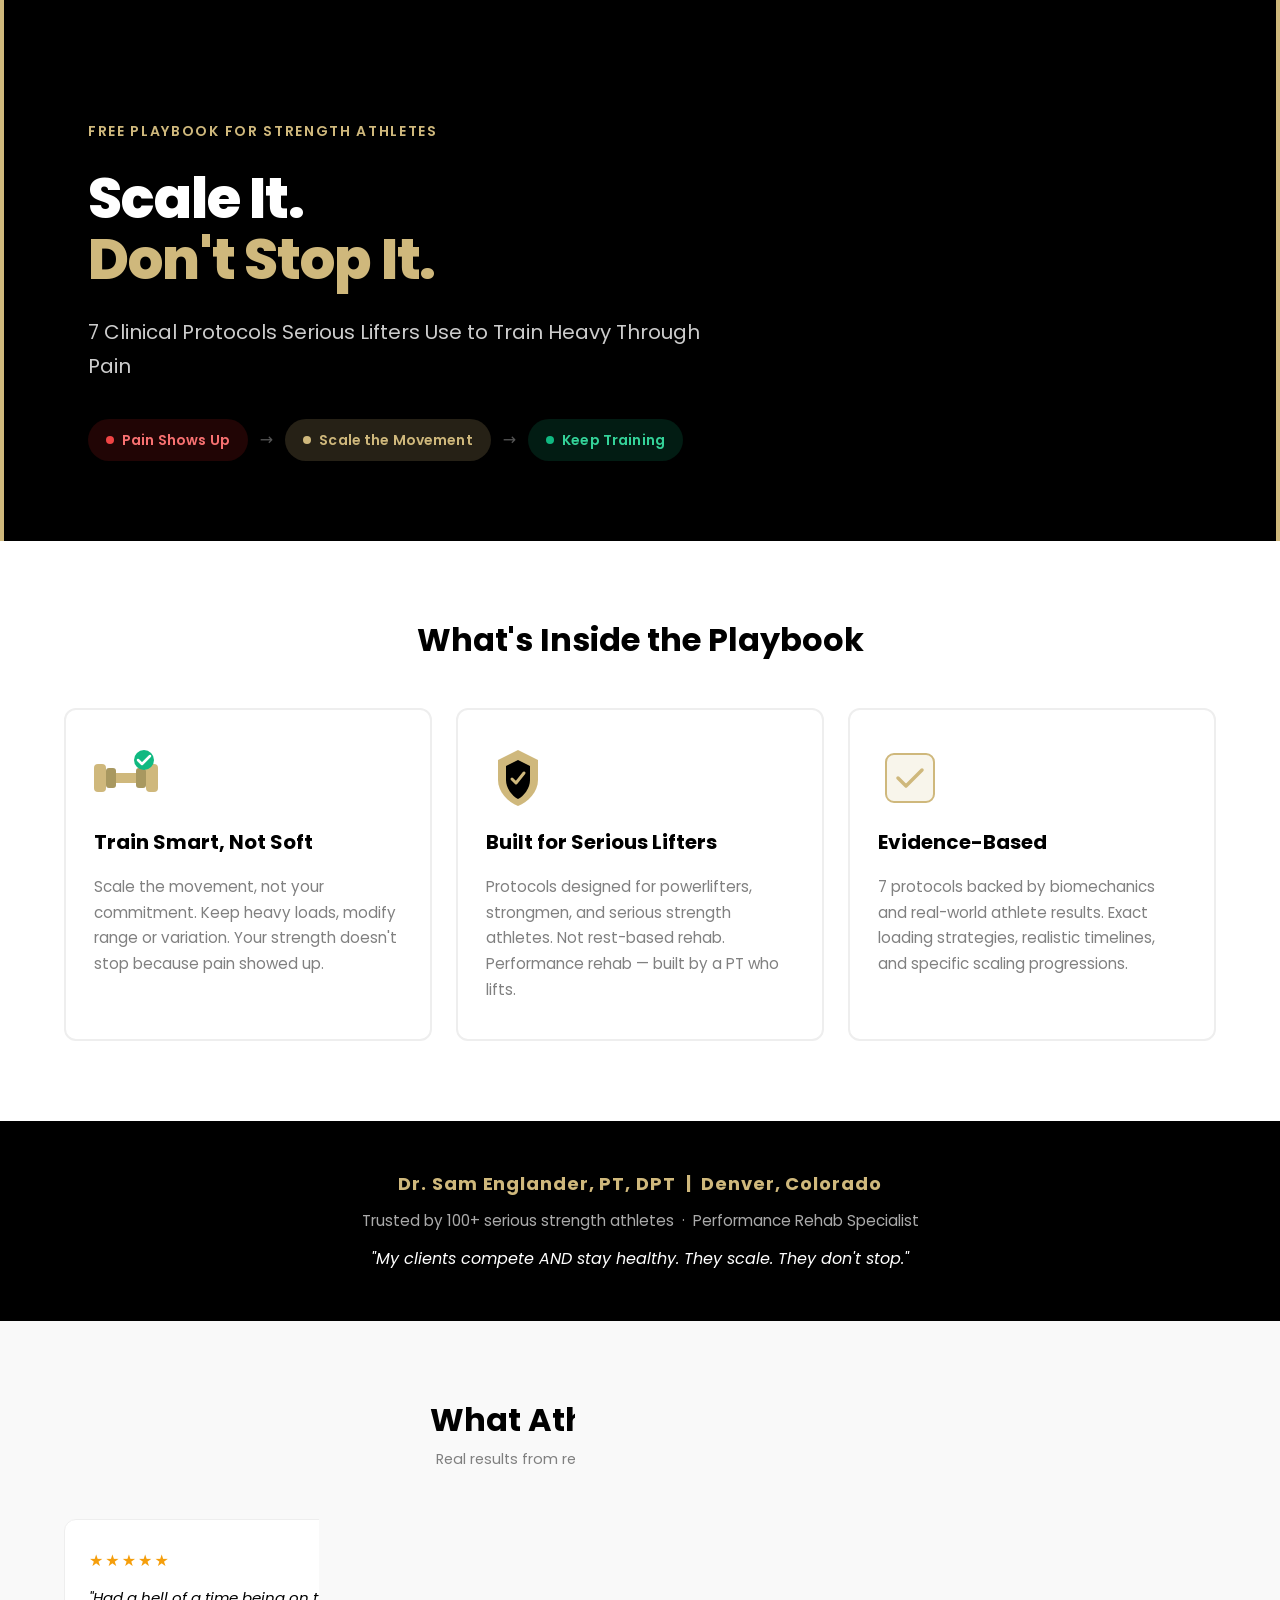
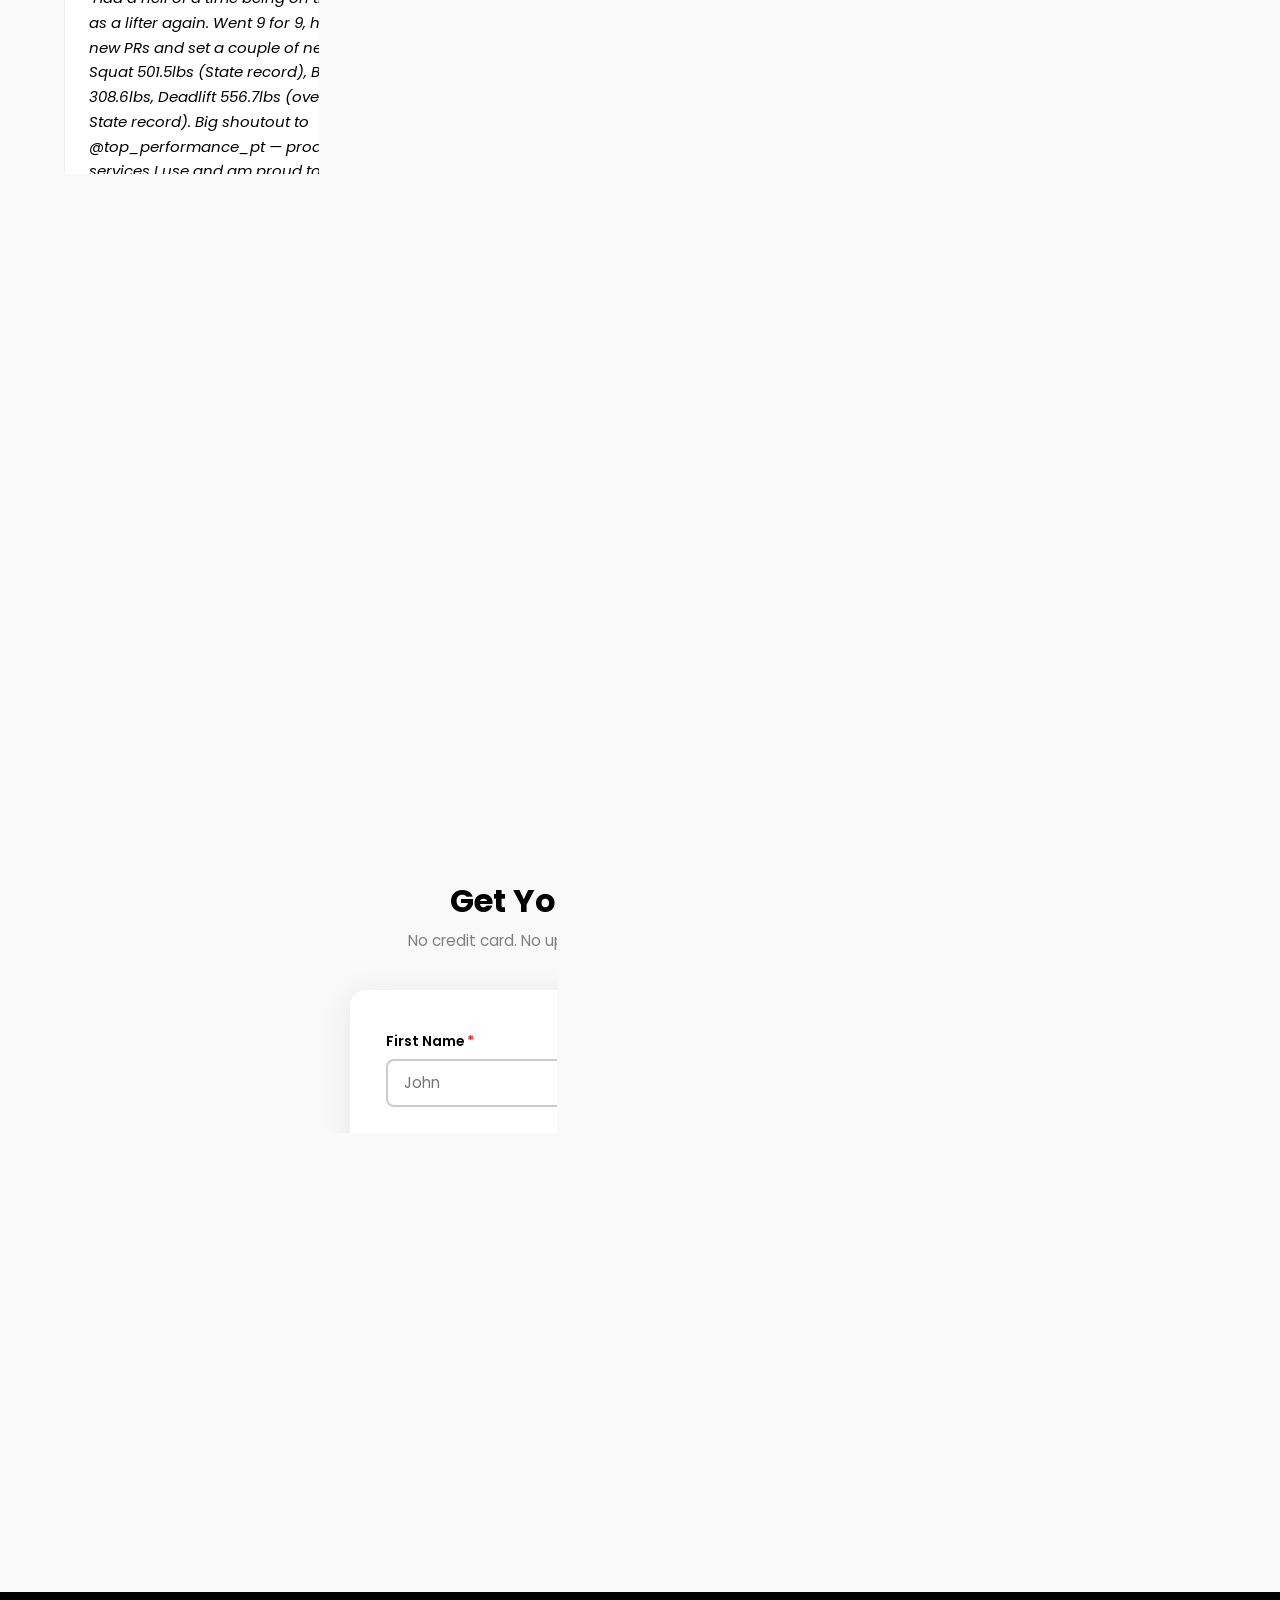
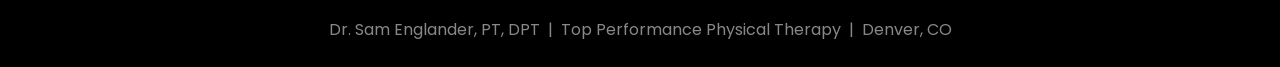
==== commit 68aae0d3: "Replace testimonials with lifting-oriented client reviews - Armando Contreras: USPA powerlifter, 9/9" ====
--- a/index.html
+++ b/index.html
@@ -108,43 +108,43 @@
 
         <div class="testimonial-card animate-on-scroll">
           <div class="testimonial-card__stars">★★★★★</div>
+          <p class="testimonial-card__quote">"Had a hell of a time being on the platform as a lifter again. Went 9 for 9, hit some new PRs and set a couple of new records. Squat 501.5lbs (State record), Bench 308.6lbs, Deadlift 556.7lbs (overall PR and State record). Big shoutout to @top_performance_pt — products and services I use and am proud to have as part of my program."</p>
+          <p class="testimonial-card__name">Armando Contreras</p>
+          <p class="testimonial-card__source testimonial-card__source--ig">Powerlifter · USPA 2026 ATP Invitational</p>
+        </div>
+
+        <div class="testimonial-card animate-on-scroll">
+          <div class="testimonial-card__stars">★★★★★</div>
+          <p class="testimonial-card__quote">"I was having rotator cuff issues, with pain running down my arm to my hands. I tried PT several times. Sam was the only one who could fix it. I highly recommend him."</p>
+          <p class="testimonial-card__name">Andrew Alfano</p>
+          <p class="testimonial-card__source">Google Review</p>
+        </div>
+
+        <div class="testimonial-card animate-on-scroll">
+          <div class="testimonial-card__stars">★★★★★</div>
+          <p class="testimonial-card__quote">"Sam is the best PT I have worked with. Whether back, knee, or shoulders, he knows his stuff, and more importantly, lives the life he preaches."</p>
+          <p class="testimonial-card__name">Jason Ackerman</p>
+          <p class="testimonial-card__source">Google Review · Local Guide</p>
+        </div>
+
+        <div class="testimonial-card animate-on-scroll">
+          <div class="testimonial-card__stars">★★★★★</div>
+          <p class="testimonial-card__quote">"After four appointments I decided to postpone surgery because I was experiencing relief from the pain. A year and a half later, I was down 30 lbs, in the best shape of my adult life, and feeling happier than I had in years. I never scheduled surgery. I can't thank Sam enough for literally giving me my life and health, both physical and mental, back."</p>
+          <p class="testimonial-card__name">Jocelyn Chisholm</p>
+          <p class="testimonial-card__source">Google Review</p>
+        </div>
+
+        <div class="testimonial-card animate-on-scroll">
+          <div class="testimonial-card__stars">★★★★★</div>
+          <p class="testimonial-card__quote">"Those were perfect! Still had maybe 1-2 reps left in the tank but not much more by the end. Still can't believe I can squat this much lol."</p>
+          <p class="testimonial-card__name">Top Performance Client</p>
+          <p class="testimonial-card__source testimonial-card__source--comment">Client Comment</p>
+        </div>
+
+        <div class="testimonial-card animate-on-scroll">
+          <div class="testimonial-card__stars">★★★★★</div>
           <p class="testimonial-card__quote">"In a world where personal connection is lost, it was comforting to find it here. Sam genuinely cared about me and my well being. Can't say enough good things. Not to mention he got me back on the court weeks ahead of any other deadline I had heard."</p>
           <p class="testimonial-card__name">Kelsey Shannon</p>
-          <p class="testimonial-card__source">Google Review</p>
-        </div>
-
-        <div class="testimonial-card animate-on-scroll">
-          <div class="testimonial-card__stars">★★★★★</div>
-          <p class="testimonial-card__quote">"Sam at Top Performance Physical Therapy is the best. I hurt my shoulder and Sam had me back to working out and carrying my baby even quicker than I expected. I highly recommend Sam for rehab and strength training. Thanks again!"</p>
-          <p class="testimonial-card__name">Max Franzman</p>
-          <p class="testimonial-card__source">Google Review</p>
-        </div>
-
-        <div class="testimonial-card animate-on-scroll">
-          <div class="testimonial-card__stars">★★★★★</div>
-          <p class="testimonial-card__quote">"Sam at Top Performance physical therapy is life changing. I struggle with chronic back pain that worsened over time. As an avid athlete and new mom, I needed quick relief and the tools to get back into the gym and holding my daughter. I could not be more impressed and I feel great!"</p>
-          <p class="testimonial-card__name">Amanda Franzman</p>
-          <p class="testimonial-card__source">Google Review</p>
-        </div>
-
-        <div class="testimonial-card animate-on-scroll">
-          <div class="testimonial-card__stars">★★★★★</div>
-          <p class="testimonial-card__quote">"Came to Sam with a hip issue. He was amazing to work with, took his time to assess the issue carefully, and had me back to my full run volume in no time!"</p>
-          <p class="testimonial-card__name">Benjamin Koch</p>
-          <p class="testimonial-card__source">Google Review</p>
-        </div>
-
-        <div class="testimonial-card animate-on-scroll">
-          <div class="testimonial-card__stars">★★★★★</div>
-          <p class="testimonial-card__quote">"Would recommend for any sports recovery injury. Saw Sam for a lingering ankle injury and he was able to prescribe a handful of exercises that helped me heal."</p>
-          <p class="testimonial-card__name">Michael Kleinmuntz</p>
-          <p class="testimonial-card__source">Google Review</p>
-        </div>
-
-        <div class="testimonial-card animate-on-scroll">
-          <div class="testimonial-card__stars">★★★★★</div>
-          <p class="testimonial-card__quote">"Hurt my back. Sam had me feeling better in no time to get back on the golf course. Highly recommended!"</p>
-          <p class="testimonial-card__name">Stephen Brenker</p>
           <p class="testimonial-card__source">Google Review</p>
         </div>
 
--- a/css/style.css
+++ b/css/style.css
@@ -472,6 +472,14 @@
   background-image: url("data:image/svg+xml,%3Csvg xmlns='http://www.w3.org/2000/svg' viewBox='0 0 24 24'%3E%3Cpath fill='%234285F4' d='M22.56 12.25c0-.78-.07-1.53-.2-2.25H12v4.26h5.92c-.26 1.37-1.04 2.53-2.21 3.31v2.77h3.57c2.08-1.92 3.28-4.74 3.28-8.09z'/%3E%3Cpath fill='%2334A853' d='M12 23c2.97 0 5.46-.98 7.28-2.66l-3.57-2.77c-.98.66-2.23 1.06-3.71 1.06-2.86 0-5.29-1.93-6.16-4.53H2.18v2.84C3.99 20.53 7.7 23 12 23z'/%3E%3Cpath fill='%23FBBC05' d='M5.84 14.09c-.22-.66-.35-1.36-.35-2.09s.13-1.43.35-2.09V7.07H2.18C1.43 8.55 1 10.22 1 12s.43 3.45 1.18 4.93l3.66-2.84z'/%3E%3Cpath fill='%23EA4335' d='M12 5.38c1.62 0 3.06.56 4.21 1.64l3.15-3.15C17.45 2.09 14.97 1 12 1 7.7 1 3.99 3.47 2.18 7.07l3.66 2.84c.87-2.6 3.3-4.53 6.16-4.53z'/%3E%3C/svg%3E");
   background-size: contain;
   background-repeat: no-repeat;
+}
+
+.testimonial-card__source--ig::before {
+  background-image: url("data:image/svg+xml,%3Csvg xmlns='http://www.w3.org/2000/svg' viewBox='0 0 24 24'%3E%3ClinearGradient id='ig' x1='0%25' y1='100%25' x2='100%25' y2='0%25'%3E%3Cstop offset='0%25' stop-color='%23f09433'/%3E%3Cstop offset='25%25' stop-color='%23e6683c'/%3E%3Cstop offset='50%25' stop-color='%23dc2743'/%3E%3Cstop offset='75%25' stop-color='%23cc2366'/%3E%3Cstop offset='100%25' stop-color='%23bc1888'/%3E%3C/linearGradient%3E%3Crect width='24' height='24' rx='6' fill='url(%23ig)'/%3E%3Ccircle cx='12' cy='12' r='4' fill='none' stroke='white' stroke-width='1.8'/%3E%3Ccircle cx='17.5' cy='6.5' r='1.2' fill='white'/%3E%3C/svg%3E");
+}
+
+.testimonial-card__source--comment::before {
+  background-image: url("data:image/svg+xml,%3Csvg xmlns='http://www.w3.org/2000/svg' viewBox='0 0 24 24'%3E%3Cpath fill='%23CFB87C' d='M20 2H4c-1.1 0-2 .9-2 2v18l4-4h14c1.1 0 2-.9 2-2V4c0-1.1-.9-2-2-2z'/%3E%3C/svg%3E");
 }
 
 /* ─── ACCESS PAGE ─────────────────────────────────────────── */
